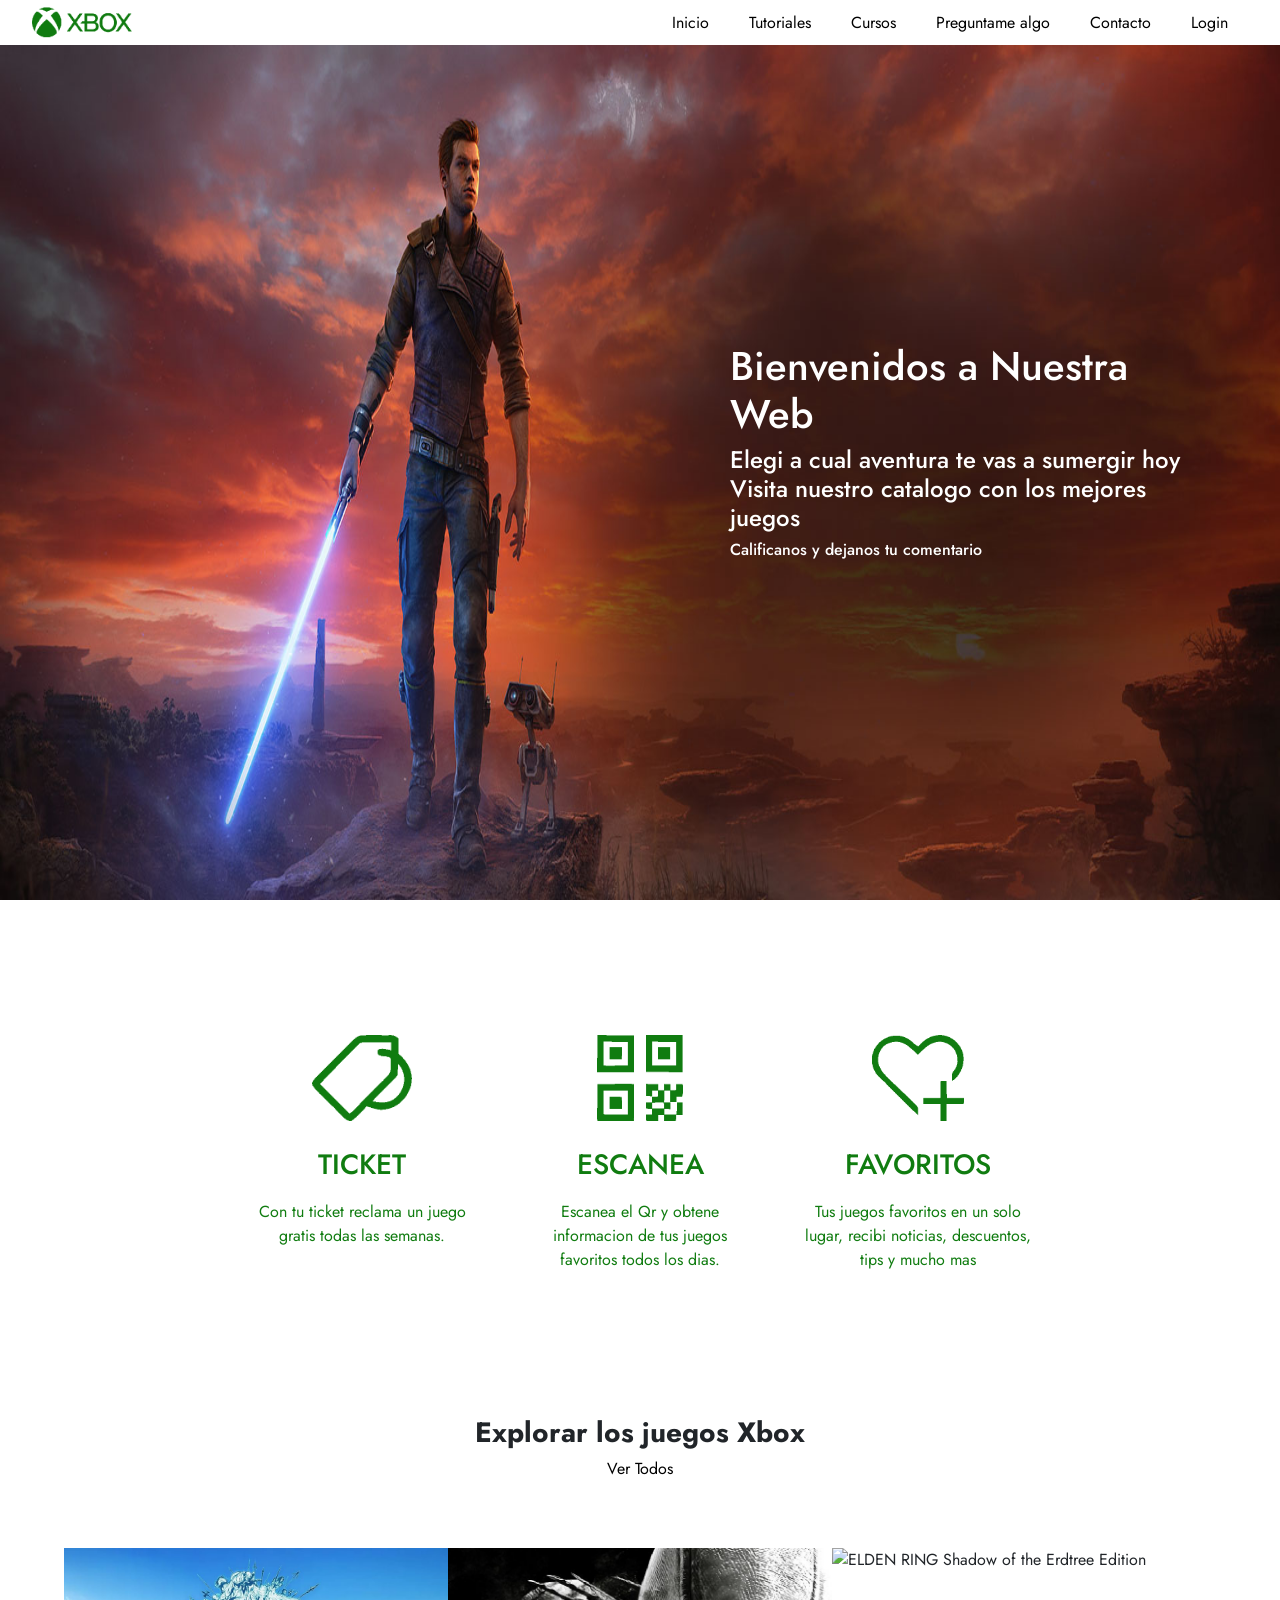
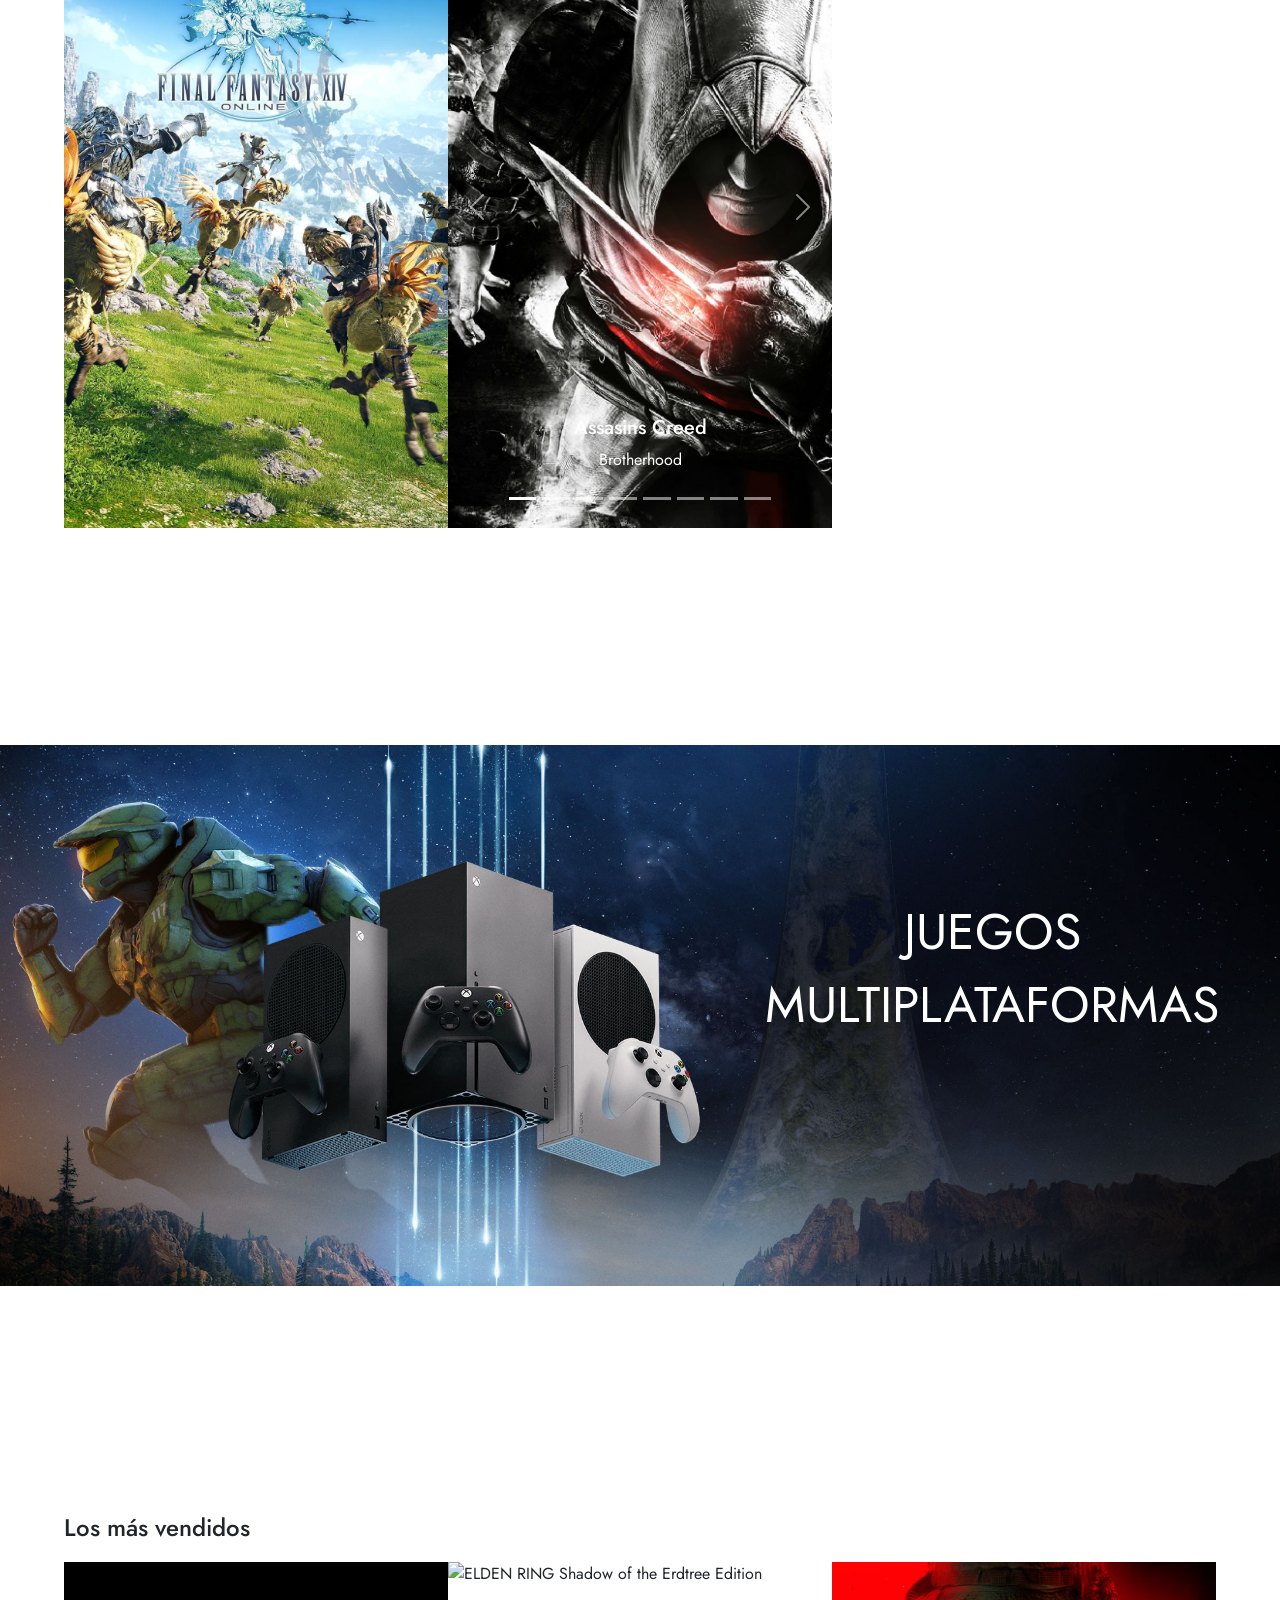
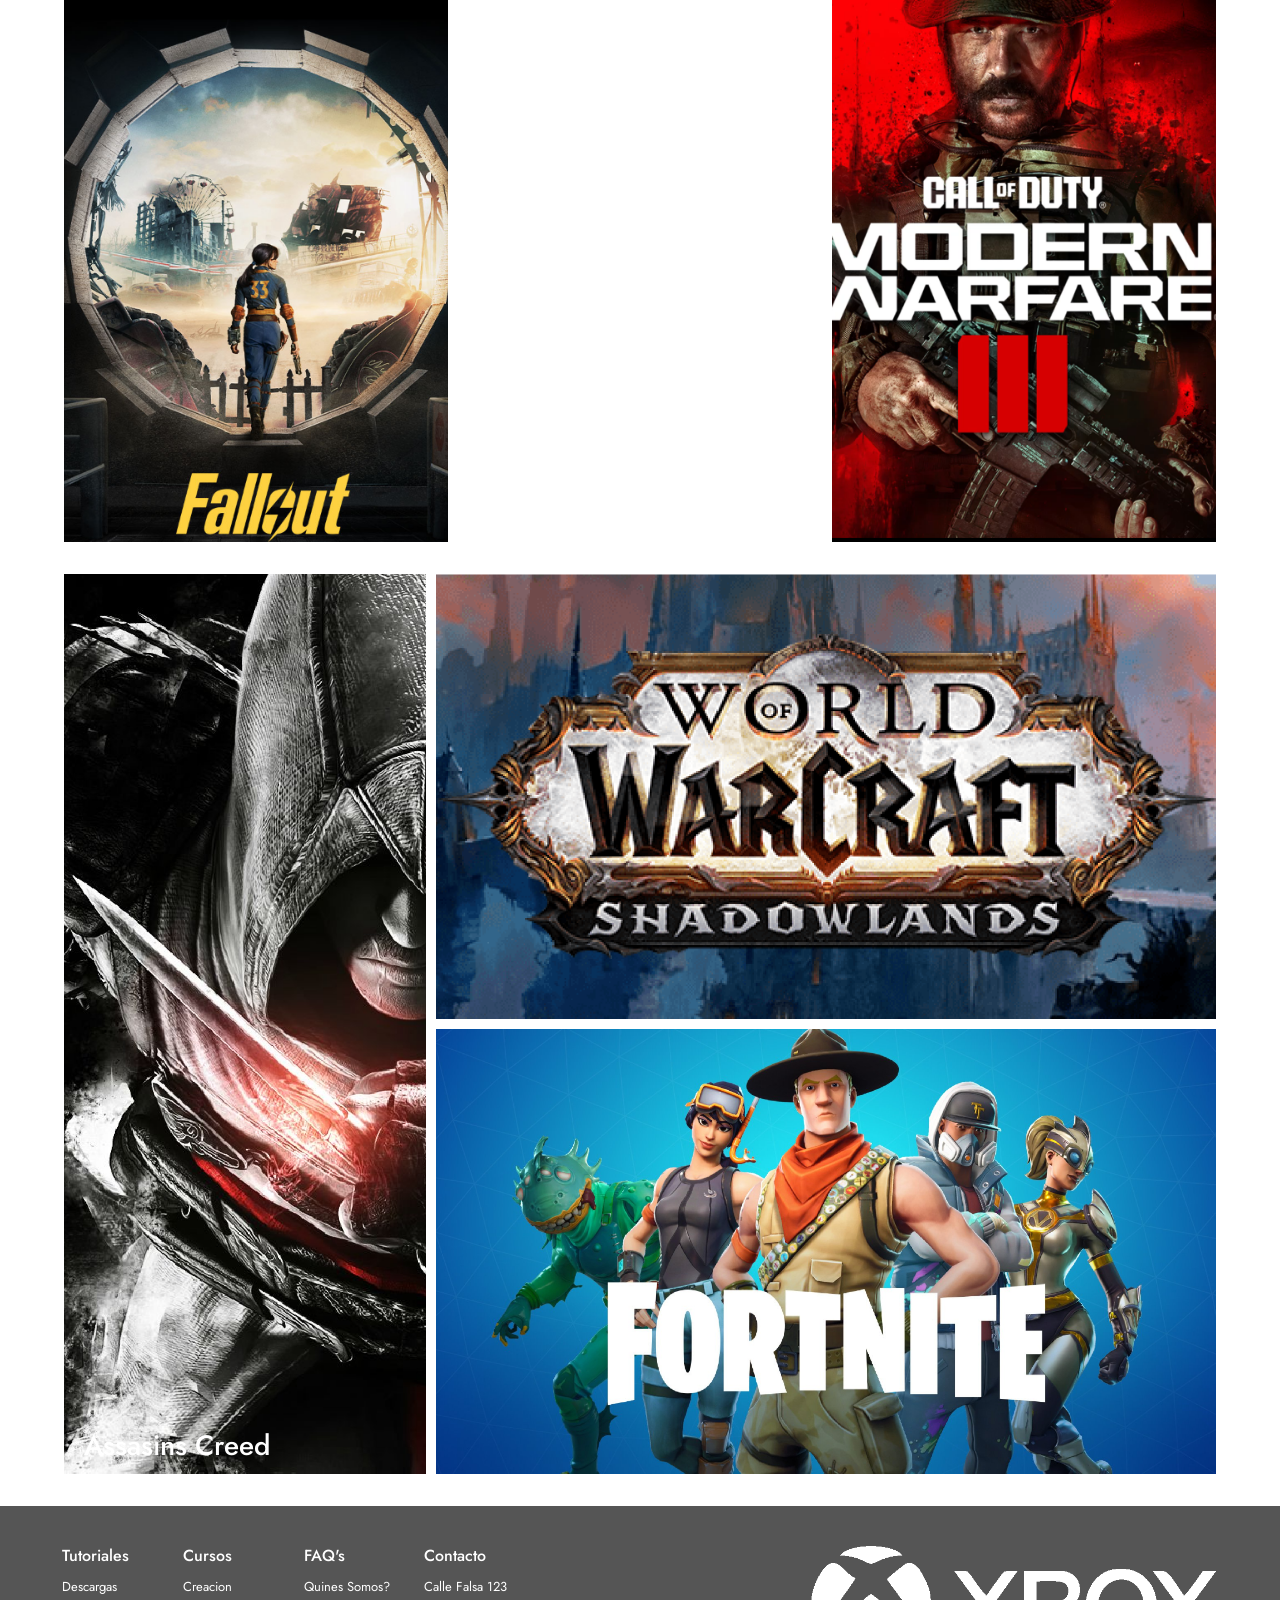
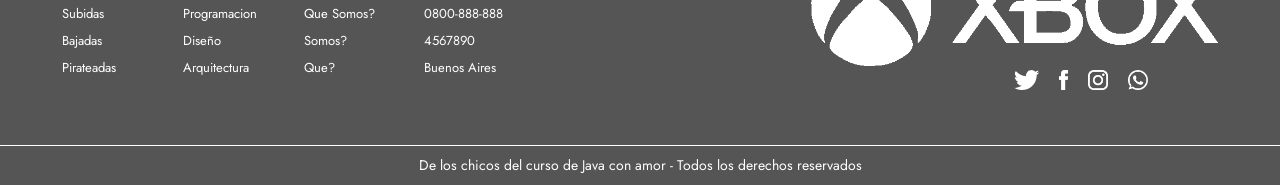
==== index.html @ d4207192 "Reordenamiento de archivos en el proyecto" ====
<!DOCTYPE html>
<html lang="es">
    <head>
        <meta charset="UTF-8" />
        <meta name="viewport" content="width=device-width, initial-scale=1.0" />
        <title>Xbox</title>
        <link rel="stylesheet" href="resources/styles/style.css" />
        <link href="https://cdn.jsdelivr.net/npm/bootstrap@5.1.3/dist/css/bootstrap.min.css" rel="stylesheet"
            integrity="sha384-1BmE4kWBq78iYhFldvKuhfTAU6auU8tT94WrHftjDbrCEXSU1oBoqyl2QvZ6jIW3" crossorigin="anonymous" />
            <link rel="preconnect" href="https://fonts.googleapis.com">
        <link rel="preconnect" href="https://fonts.gstatic.com" crossorigin>
        <link href="https://fonts.googleapis.com/css2?family=Jost:ital,wght@0,100..900;1,100..900&display=swap" rel="stylesheet">
        <link rel="icon" type="image/png" href="resources/assets/favicon.ico">
        <meta property="og:image" content="resources/assets/metalogo.png">
    </head>
    
<body>

    <header class="header">
        <div class="navBar desktopElement">
            <a href="#"><img src="resources/assets/logo.png" alt="Logo Xbox" id="logo-Xbox" style="width: 100px;"  ></a>
            <ul class="headerLinks">
                <li><a href="index.html">Inicio</a></li>
                <li><a href="index.html">Tutoriales</a></li>
                <li><a href="index.html">Cursos</a></li>
                <li><a href="index.html">Preguntame algo</a></li>
                <li><a href="index.html">Contacto</a></li>
                <li><a href="resources/pages/login.html">Login</a></li>

            </ul>                  
        </div>
        <div  class="navBarMobile mobileElement">
            <a href="#"><img src="resources/assets/logo.png" alt="Logo Xbox" id="logo-Xbox" style="width: 100px;"  ></a>
            <img id="menu" src="resources/assets/menu.png" alt="menu">
            <ul id="nav" class="headerLinksMobile">
                <li><a href="index.html">Inicio</a></li>
                <li><a href="index.html">Tutoriales</a></li>
                <li><a href="index.html">Cursos</a></li>
                <li><a href="index.html">Preguntame algo</a></li>
                <li><a href="index.html">Contacto</a></li>
                <li><a href="resources/pages/login.html">Login</a></li>
            </ul>                  
        </div>
        <div class="contenido">
                <img class="desktopElement"src="resources/assets/heroBanner.jpg"  alt="heroBanner" id="heroBanner1">   
                <img class="mobileElement" src="resources/assets/heroBanner2.png"  alt="heroBanner" id="heroBanner1">   
                
                 <div class="image-text">
                    <h1>Bienvenidos a Nuestra Web</h1>
                    <h4>
                        Elegi a cual aventura te vas a sumergir hoy <br>
                        Visita nuestro catalogo con los mejores juegos 
                    </h4>


                    <h6>Calificanos y dejanos tu comentario</h6>
                </div>
        </div>
         
        
     
     </header>

    <section class="botones">
        <article class="btn-container">
            <img class="btn" src="resources/assets/btn1.png" alt="boton 1" />
            <h3>Ticket</h3>
            <p>
                Con tu ticket reclama un juego gratis todas las semanas.
            </p>
        </article>
        <article class="btn-container">
            <img class="btn" src="resources/assets/btn2.png" alt="boton 2" />
            <h3>Escanea</h3>
            <p>
                Escanea el Qr y obtene informacion de tus juegos favoritos todos los dias.
            </p>
        </article>
        <article class="btn-container">
            <img class="btn" src="resources/assets/btn3.png" alt="boton 3" />
            <h3>Favoritos</h3>
            <p>
               Tus juegos favoritos en un solo lugar, recibi noticias, descuentos, tips y mucho mas
            </p>
        </article>
    </section>

    <div class="d-flex flex-row justify-content-center flex-fill">
        <div class="bloqueEtiqueta justify-content-center">
            <h3><b>Explorar los juegos Xbox</b></h3>
            <a href="https://www.xbox.com/">ver todos</a>
        </div>
    </div>
    <br />
    <div class="carouselContainer d-flex  justify-content-center flex-fill">
        <div id="carouselInventarioPrevio">
            <img src="resources/assets/finalFantasyXIV.png" class="imgCarousel d-block w-100" alt="Final Fantasy XIV"
                position="background" />
        </div>
        <div id="carouselInventario" class="carousel slide" data-bs-ride="carousel">
            <div class="carousel-indicators">
                <button type="button" data-bs-target="#carouselInventario" data-bs-slide-to="0" class="active"
                    aria-current="true" aria-label="Slide 1"></button>
                <button type="button" data-bs-target="#carouselInventario" data-bs-slide-to="1"
                    aria-label="Slide 2"></button>
                <button type="button" data-bs-target="#carouselInventario" data-bs-slide-to="2"
                    aria-label="Slide 3"></button>
                <button type="button" data-bs-target="#carouselInventario" data-bs-slide-to="3"
                    aria-label="Slide 4"></button>
                <button type="button" data-bs-target="#carouselInventario" data-bs-slide-to="4"
                    aria-label="Slide 5"></button>
                <button type="button" data-bs-target="#carouselInventario" data-bs-slide-to="5"
                    aria-label="Slide 6"></button>    
                <button type="button" data-bs-target="#carouselInventario" data-bs-slide-to="6"
                    aria-label="Slide 7"></button>
                <button type="button" data-bs-target="#carouselInventario" data-bs-slide-to="7"
                    aria-label="Slide 8"></button>
            </div>
            <div class="carousel-inner">
                <div class="carousel-item active">
                    <img src="resources/assets/gallery-img1.png" class="imgCarousel d-block w-100" alt="Assasins Creed Brotherhood" />
                    <div class="carousel-caption d-none d-md-block">
                        <h5>Assasins Creed</h5>
                        <p>Brotherhood</p>
                    </div>
                </div>
                <div class="carousel-item">
                    <img src="resources/assets/senuaSaga.png" class="imgCarousel d-block w-100" alt="HELLBLADE II" />
                    <div class="carousel-caption d-none d-md-block">
                        <p>SENUA´S SAGA</p>
                        <h5>HELLBLADE II</h5>
                    </div>
                </div>
                <div class="carousel-item">
                    <img src="resources/assets/starwarsJediSurvivor.png" class="imgCarousel d-block w-100" alt="STARW WARS - Jedi Survivor" />
                    <div class="carousel-caption d-none d-md-block">
                        <h5>EA</h5>
                        <p>STARW WARS - Jedi Survivor</p>
                    </div>
                </div>
                <div class="carousel-item">
                    <img src="resources/assets/halo5guardiansback.png" class="imgCarousel d-block w-100" alt="HALO 5 Guardians" />
                    <div class="carousel-caption d-none d-md-block">
                        <h5>HALO 5</h5>
                        <p>GUARDIANS</p>
                    </div>
                </div>
                <div class="carousel-item">
                    <img src="resources/assets/slider-img.png" class="imgCarousel d-block w-100" alt="GOONS LEYENDS & MAYHEM" />
                    <div class="carousel-caption d-none d-md-block">
                        <h5>GOONS</h5>
                        <p>LEYENDS & MAYHEM</p>
                    </div>
                </div>
                <div class="carousel-item">
                    <img src="resources/assets/eldenRing.png" class="imgCarousel d-block w-100" alt="ELDEN RING Shadow of the Erdtree Edition" />
                    <div class="carousel-caption d-none d-md-block">
                        <h5>ELDEN RING</h5>
                        <p>Shadow of the Erdtree Edition</p>
                    </div>
                </div>
                <div class="carousel-item">
                    <img src="resources/assets/finalFantasyXIV.png" class="imgCarousel d-block w-100" alt="Final Fantasy XIV" />
                    <div class="carousel-caption d-none d-md-block">
                        <h5>Final Fantasy XIV</h5>
                        <p>The Completed Edition</p>
                    </div>
                </div>
                <div class="carousel-item">
                    <img src="resources/assets/worldOfWarcraft.png" class="imgCarousel d-block w-100" alt="World Of Warcraft Shadowlands" />
                    <div class="carousel-caption d-none d-md-block">
                        <h5>World Of Warcraft</h5>
                        <p>Shadowlands</p>
                    </div>
                </div>
            </div>
            <button class="carousel-control-prev" type="button" data-bs-target="#carouselInventario"
                data-bs-slide="prev">
                <span class="carousel-control-prev-icon" aria-hidden="true"></span>
                <span class="visually-hidden">Previous</span>
            </button>
            <button class="carousel-control-next" type="button" data-bs-target="#carouselInventario"
                data-bs-slide="next">
                <span class="carousel-control-next-icon" aria-hidden="true"></span>
                <span class="visually-hidden">Next</span>
            </button>
        </div>
        <div id="carouselInventarioPosterior">
            <img src="resources/assets/eldenRing.png" class="imgCarousel d-block w-100" alt="ELDEN RING Shadow of the Erdtree Edition" />
        </div>
    </div>
    <br />
    <div id="banner" class="align-content-center">
        <p>JUEGOS MULTIPLATAFORMAS</p>
    </div>
    <br />
    <div id="etiquetaVentas">
        <h4>Los más vendidos</h4>
    </div>
    <div class="carouselContainer d-flex justify-content-center flex-fill">
        <div id="carouselVentasPrevio">
            <img src="resources/assets/fallout.png" class="imgCarousel d-block w-100" alt="Fallout" position="background" />
        </div>
        <div id="carouselVentas" class="carousel slide" data-bs-ride="carousel">
            <div class="carousel-indicators">
                <button type="button" data-bs-target="#carouselVentas" data-bs-slide-to="0" class="active"
                    aria-current="true" aria-label="Slide 1"></button>
                <button type="button" data-bs-target="#carouselVentas" data-bs-slide-to="1"
                    aria-label="Slide 2"></button>
                <button type="button" data-bs-target="#carouselVentas" data-bs-slide-to="2"
                    aria-label="Slide 3"></button>
                <button type="button" data-bs-target="#carouselVentas" data-bs-slide-to="3"
                    aria-label="Slide 4"></button>
                <button type="button" data-bs-target="#carouselVentas" data-bs-slide-to="4"
                    aria-label="Slide 5"></button>
            </div>
            <div class="carousel-inner">
                <div class="carousel-item active">
                    <img src="resources/assets/eldenRing.png" class="imgCarousel d-block w-100" alt="ELDEN RING Shadow of the Erdtree Edition" />
                    <div class="carousel-caption d-none d-md-block">
                        <h5>ELDEN RING</h5>
                        <p>Shadow of the Erdtree Edition</p>
                    </div>
                </div>
                <div class="carousel-item">
                    <img src="resources/assets/starwarsJediSurvivor.png" class="imgCarousel d-block w-100" alt="STARW WARS - Jedi Survivor" />
                    <div class="carousel-caption d-none d-md-block">
                        <h5>EA</h5>
                        <p>STARW WARS - Jedi Survivor</p>
                    </div>
                </div>
                <div class="carousel-item">
                    <img src="resources/assets/finalFantasyXIV.png" class="imgCarousel d-block w-100" alt="Final Fantasy XIV" />
                    <div class="carousel-caption d-none d-md-block">
                        <h5>Final Fantasy XIV</h5>
                        <p>The Completed Edition</p>
                    </div>
                </div>
                <div class="carousel-item">
                    <img src="resources/assets/worldOfWarcraft.png" class="imgCarousel d-block w-100" alt="World Of Warcraft Shadowlands" />
                    <div class="carousel-caption d-none d-md-block">
                        <h5>World Of Warcraft</h5>
                        <p>Shadowlands</p>
                    </div>
                </div>
                <div class="carousel-item">
                    <img src="resources/assets/gallery-img1.png" class="imgCarousel d-block w-100" alt="Assasins Creed Brotherhood" />
                    <div class="carousel-caption d-none d-md-block">
                        <h5>Assasins Creed</h5>
                        <p>Brotherhood</p>
                    </div>
                </div>
            </div>
            <button class="carousel-control-prev" type="button" data-bs-target="#carouselVentas" data-bs-slide="prev">
                <span class="carousel-control-prev-icon" aria-hidden="true"></span>
                <span class="visually-hidden">Previous</span>
            </button>
            <button class="carousel-control-next" type="button" data-bs-target="#carouselVentas" data-bs-slide="next">
                <span class="carousel-control-next-icon" aria-hidden="true"></span>
                <span class="visually-hidden">Next</span>
            </button>
        </div>
        <div id="carouselVentasPosterior">
            <img src="resources/assets/callOfDuty.png" class="imgCarousel d-block w-100" alt="Call Of Duty" />
        </div>
    </div>

<section class="gallery-container">
    <div class="gallery-left">
        <article class="games">
            <img src="resources/assets/gallery-img1.png" alt="" />
            <div class="game-description">
                <h3>Assasins Creed</h3>
                <p>
                    Encarna al famoso Ezio Auditore da Firenze. Aprende los secretos de los Asesinos y persigue la venganza por la traición de tu familia. Viaja a través de la Italia renacentista del siglo XV y de Roma, su ciudad más emblemática, hasta la Constantinopla del siglo XVI.
                </p>
            </div>
        </article>
    </div>
    <div class="gallery-right">
        <article class="games">
            <img src="resources/assets/gallery-img2.png" alt="" />
            <div class="game-description">
                <h3>Warcraft</h3>
                <p>
                    Prepárate para descender bajo la superficie de Azeroth y explorar mundos subterráneos llenos de maravillas ocultas, gánate la confianza de la nueva raza aliada de los terráneos y enfréntate al mal antiguo que acecha en la oscuridad.
                </p>
            </div>
        </article>
        <article class="games">
            <img src="resources/assets/gallery-img3.png" alt="" />
            <div class="game-description">
                <h3>Fornite</h3>
                <p>
                    Fortnite es un mundo de experiencias múltiples. Dejaos caer en la isla y competid hasta ser los últimos jugadores (o equipos) que queden en pie. Cread una isla personalizada con vuestras propias reglas. Quedad con vuestros amigos en una isla creada por una de vuestras amistades. O eliminad hordas de monstruos con otros jugadores para salvar el mundo.
                </p>
            </div>
        </article>
    </div>
</section>

<footer class="footer">
    <div class="footerBox">
        <div class="groupsContainer">
            <div class="group">
                <h3>Tutoriales</h3>
                <ul>
                    <li><a href="#">Descargas</a></li>
                    <li><a href="#">Subidas</a></li>
                    <li><a href="#">Bajadas</a></li>
                    <li><a href="#">Pirateadas</a></li>
    
                </ul>
            </div>
            <div class="group">
                <h3>Cursos</h3>
                <ul>
                    <li><a href="#">Creacion</a></li>
                    <li><a href="#">Programacion</a></li>
                    <li><a href="#">Diseño</a></li>
                    <li><a href="#">Arquitectura</a></li>
    
                </ul>
            </div>
            <div class="group">
                <h3>FAQ's</h3>
                <ul>
                    <li><a href="#">Quines Somos?</a></li>
                    <li><a href="#">Que Somos?</a></li>
                    <li><a href="#">Somos?</a></li>
                    <li><a href="#">Que?</a></li>
    
                </ul>
            </div>
            <div class="group">
                <h3>Contacto</h3>
                <ul>
                    <li><a href="#">Calle Falsa 123</a></li>
                    <li><a href="#">0800-888-888</a></li>
                    <li><a href="#">4567890</a></li>
                    <li><a href="#">Buenos Aires</a></li>
    
                </ul>
            </div>
            
        </div>
        <div class="logoFooter">
            <a href="#" class="logolink"><img src="resources/assets/logo-white.png" alt="Logo"></a>
            <div class="socialMedia">
                <a href="#"><img src="resources/assets/tw.png" alt=""></a>    
                <a href="#"><img src="resources/assets/fb.png" alt=""></a>              
                <a href="#"><img src="resources/assets/ig.png" alt=""></a>              
                <a href="#"><img src="resources/assets/wp.png" alt=""></a>              
            </div>
        </div>
    </div>
    <div class="footerLabel">
        <p>De los chicos del curso de Java con amor - Todos los derechos reservados</p>
    </div>
</footer>



</body>
<script src="resources/js/index.js"></script>
<script src="https://cdn.jsdelivr.net/npm/@popperjs/core@2.10.2/dist/umd/popper.min.js"
        integrity="sha384-7+zCNj/IqJ95wo16oMtfsKbZ9ccEh31eOz1HGyDuCQ6wgnyJNSYdrPa03rtR1zdB"
        crossorigin="anonymous"></script>
    <script src="https://cdn.jsdelivr.net/npm/bootstrap@5.1.3/dist/js/bootstrap.min.js"
        integrity="sha384-QJHtvGhmr9XOIpI6YVutG+2QOK9T+ZnN4kzFN1RtK3zEFEIsxhlmWl5/YESvpZ13"
        crossorigin="anonymous"></script>
</html>
---- resources/styles/style.css ----
@import url('https://fonts.googleapis.com/css2?family=Jost:ital,wght@0,100..900;1,100..900&display=swap');

*{
    margin: 0;
    padding: 0;
    box-sizing: border-box;
    font-family: "Jost";

}
body{
    text-decoration: none;
    list-style: none;
}
h1 {
  display:inline-block;
  
}
.header{
  display: flex;
  flex-direction: column;
}
.navBar{
  width: 95%;
  margin: 0 auto;
  display: grid;
  grid-template-columns: 100px 1fr;
  align-items: center;
  justify-content: center;
  height: 45px;
}
.headerLinks {
  display: flex;
  justify-content: end;
  align-items: center;
  margin: 0px;
  padding: 0;
  height: 100%;
}
.headerLinks li{
  list-style: none;
  height: 100%;
  display: flex;
  align-items: center;
}
.headerLinks li a{
  text-decoration: none;
  color: black;
  height: 100%;
  display: flex;
  align-items: center;
  padding: 10px 20px;
}
.headerLinks li a:hover{
  background-color: #107c10;
  color: white;
}
.contenido {
  display: flex;
  flex-direction: column;
  height: calc(100vh - 45px);
}
.contenido img {
	height:100%;
}
.image-contenido {
  position: relative;
}
.image-text {
  position: absolute;
  top: 38%;
  right: 4rem;
  width: 38%;
  color: white;
  z-index: 1;
  font-weight: lighter;
}
.posicionamiento {
  position: absolute;
  right: 10%;
}
.relative {
  position: relative;
}

.wrapper {
  width: 80%;
  margin: auto;
  overflow:hidden;
}
.botones{
    width: 100%;
    display: grid;
    grid-template-columns: repeat(3, 230px);
    justify-content: center;
    margin: 8rem auto;
    gap: 3rem;
    text-align: center;
}
.btn-container{
    display: flex;
    flex-direction: column;
    align-items: center;
    gap: 10px;
    color: #107c10;
}
.btn-container .btn{
    height: 100px;
}
.btn-container:hover .btn{
    animation: ring 20s linear infinite;
}
.btn-container h3{
    text-transform: uppercase;
    margin-top: 10px;
}

.gallery-container{
    width: 90vw;
    height: 100vh;
    margin: 2rem auto;
    display: flex;
    gap: 10px;
}
.gallery-container img{
    width: 100%;
    height: 100%;
}
.gallery-left{
    width: 100%;

}
.gallery-right{

    display: flex;
    flex-direction: column;
    gap: 10px;

}
.gallery-right img{
    width: 100%;
    height: 100%;

}
.games{
    position: relative;
    overflow: hidden;
    height: 100%;
}
.games img{
	object-fit:cover
}
.games:hover .game-description{
    bottom: 0px;
    height: 200px;
    background-image: linear-gradient(
      rgba(0, 0, 0, 0.0) 0%,
      rgb(0, 0, 0) 100%
    );
}
.game-description{
    width: 100%;
    position: absolute;
    bottom: -200px;
    left: 0px;
    color: #fff;
    transition: .3s all ease-in;
    display: flex;
    flex-direction: column;
    justify-content: end;
    padding: 20px;
}
.carouselContainer{
    width: 90vw;
    margin: 0 auto;
}
.item1 { grid-area: header; }
.item2 { grid-area: menu; }
.item3 { grid-area: main; }
.item4 { grid-area: right; }
.item5 { grid-area: footer; }



.grid-container {
  display: grid;
  grid-template-areas:
    'header'
    'main'
    'footer';
  gap: 5px;
  background-color: #DDD;
  padding: 2px;
}

.grid-container > div {
  background-color: rgba(255, 255, 255, 0.521);
  text-align: center;
  padding: 2 0;
  font-size: 20px;
}
.carousel-indicators{
	bottom:-60px !important;
}
.carousel-inner img {
  width: 34vw;
  height: 100%;
}

.bloqueDecorativo {
  width: 33vw;
  height: 15vh;
}

.bloqueEtiqueta {
  display: block;
  width: 44vw;
  height: 12vh;
  text-align: center;
}
.bloqueEtiqueta a{
    text-transform: capitalize;
    text-decoration: none;
    color: black;
}
.bloqueEtiqueta a:hover{
    text-decoration: underline;
    color: black;
}
.amarillo {
  background-color: rgb(238, 255, 0);
}

.blanco {
  background-color: rgb(255, 2555, 255);
}

.imgCarousel {height: 580px !important;object-fit: cover;}

#carouselInventario,#carouselVentas {
  width: 33vw;
  height: 518px;
}

#carouselInventarioPrevio,#carouselVentasPrevio {
  width: 33vw;
}

#carouselInventarioPosterior,#carouselVentasPosterior {
  width: 33vw;
}
#etiquetaVentas{
    width: 90vw;
    margin: 10px auto 20px;
}
#banner {
	position:relative;
	margin: 2rem 0;
	font: 50px sans-serif;
	color:white;
	height: 96vh;
	text-align: center;
	background-image: url('../assets/banner.jpg');
	background-size: contain;
	background-position: center;
	background-repeat: no-repeat;
}
#banner p{
	width: 45%;
	position:absolute;
	top: 36%;
	right: 0rem;
}
.footer{
  width: 100%;
  height: auto;
  background-color: #555555;
  color: white;
}
.footerBox{
  width: 95%;
  padding: 40px 30px 50px;
  margin: auto;
  display: grid;
  grid-template-columns: 6fr  1fr;
  gap: 1rem;
}
.groupsContainer{
  display: flex;
  gap: 20px;
}
.group{
  width: calc(55% / 4);
}
.group ul {
  padding: 0;
}
.group ul li{
  list-style: none;
  margin: 3px 0;
}
.group ul li a{
  text-decoration: none;
  color: white;
}
.group ul li a:hover{
  text-decoration: underline;
  text-underline-offset: 2px;
}
.group h3{
  font-size: 16px;
}
.group ul li a{
  font-size: 13px;
  margin: 20px 0;
}
.footerLabel{
  width: 100%;
  text-align: center;
  display: flex;
  align-items: center;
  justify-content: center;
  border-top: 1px solid white;
  height: 40px;
}
.logolink img{
  height: 120px;
}
.socialMedia{
  width: 70%;
  margin: 0 auto;
  margin-left: 8rem;
  display: flex;
  gap: 20px;
  align-items: center;
  justify-content: center;
}
.socialMedia a { 
  height: 20px;
}
.socialMedia a img{ 
  width: 100%;
  height: 100%;

}
.footerLabel p{
 margin: 0;
 font-size: 14px;
 font-weight: 400;
}
.mobileElement{
  display: none;
}
@keyframes ring {

	0% {
		transform: rotate(0deg);
	}

	1.5% {
		transform: rotate(30deg);
	}

	2.5% {
		transform: rotate(-25deg);
	}

	3.75% {
		transform: rotate(20deg);
	}

	5.15% {
		transform: rotate(-10deg);
	}

	6.65% {
		transform: rotate(5deg);
	}

	8.0% {
		transform: rotate(-2deg);
	}

	10.0% {
		transform: rotate(0deg);
	}

	100% {
		transform: rotate(0deg);
	}

}
@media screen and (max-width: 768px) {
  .mobileElement{
    display: block;
  }
  .desktopElement{
    display: none;
  }
  .headerLinksMobile{
    display: block;
  }
  .headerLinksMobile{
    top: 55px;
    left: -120%;
    width: 100vw;
    position: absolute;
    z-index: 20;
    height: 100vh;
    background: white;
    padding: 0px;
    display: flex;
    flex-direction: column;
    overflow: hidden;
    transition: .3s all ease-in;
  }
  .headerLinksMobile li{
    list-style: none;
    border-top: 1px solid #cacaca;
    display: flex;
    align-items: center;
    justify-content: center;
    
  }
  .headerLinksMobile li a{
    color: black;
    text-decoration: none;
    font-size: 20px;
    padding: 30px 0;
    width: 100%;
    text-align: center;
  }
  .headerLinksMobile li a:hover{
    background-color: #107c10;
    color: white;
  }
  #menu{
    height: 20px;
  }
#banner{background-size: cover;height: 74vh;background-position: left;}
  .no-scroll {
    overflow: hidden;
}
  .navBarMobile{
    width: 90%;
    margin: 0 auto;
    display: flex;
    justify-content: space-between;
    align-items: center;
    height: 55px;
    position: relative;
  }
  .menuMobileActive {
    display: flex;
    left: -20px;
}
  .image-text{
    width: 85%;
    top: 22%;
    left: 0;
    right: 0;
    margin: auto;
    text-align: center;
    text-shadow: 4px 4px 12px black;
  }
  .botones{
    grid-template-columns: 1fr;
    width: 70%;
  }
  .bloqueEtiqueta {
    width: 90vw;
  }
  .carouselContainer{
    flex-direction: column !important;
  }
  #carouselInventarioPrevio,
  #carouselVentasPrevio,
  #carouselInventarioPosterior,
  #carouselVentasPosterior,
  #carouselInventario,
  #carouselVentas,
  .carouselContainer  {
    height: auto;
    width: 100vw;
  }
  .carousel-caption,
  .carousel-indicators{
    bottom: 0px !important;
  }
  #banner p{
    position: absolute;
    width: 73%;
    height: auto;
    right: 0;
    left: 0;
    top: unset;
    bottom: 65px;
    text-align: center;
    margin: 0 auto;
    font-size: 28px;
    font-weight: 600;
  }
  .gallery-container{
    flex-direction: column;
    height: auto;
  }
  .game-description{
    display: none;
  }
  .groupsContainer{
    flex-direction: column;
  }
	.group {
		border-top:1px solid 
	}
	.group:first-child {
		border-top:none;
		padding-top: 0px;
	}
	.group h3 {
    font-size: 20px;
}
	.group ul li a{
    font-size: 14px;
}
  .group{
    padding-top: 30px;
    width: 100%;
    display: flex;
    flex-direction: column;
    justify-content: center;
    align-items: center;
  }
  .footerBox{
    grid-template-columns: 1fr;
    width: 100%;
    padding: 40px 0 50px;
  }
  .logolink img{
    height: 80px;
  }
  .logoFooter{
    width: 100%;
    display: flex;
    flex-direction: column;
    justify-content: center;
    align-items: center;
  }
  .socialMedia{
    width: 50%;
    margin:0;
    margin-top: 20px;
  }
  .footerLabel p {
    font-size: 12px;
  }
	.group ul {
    padding: 0;
    display: flex;
    flex-direction: column;
    align-items: center;
}
}
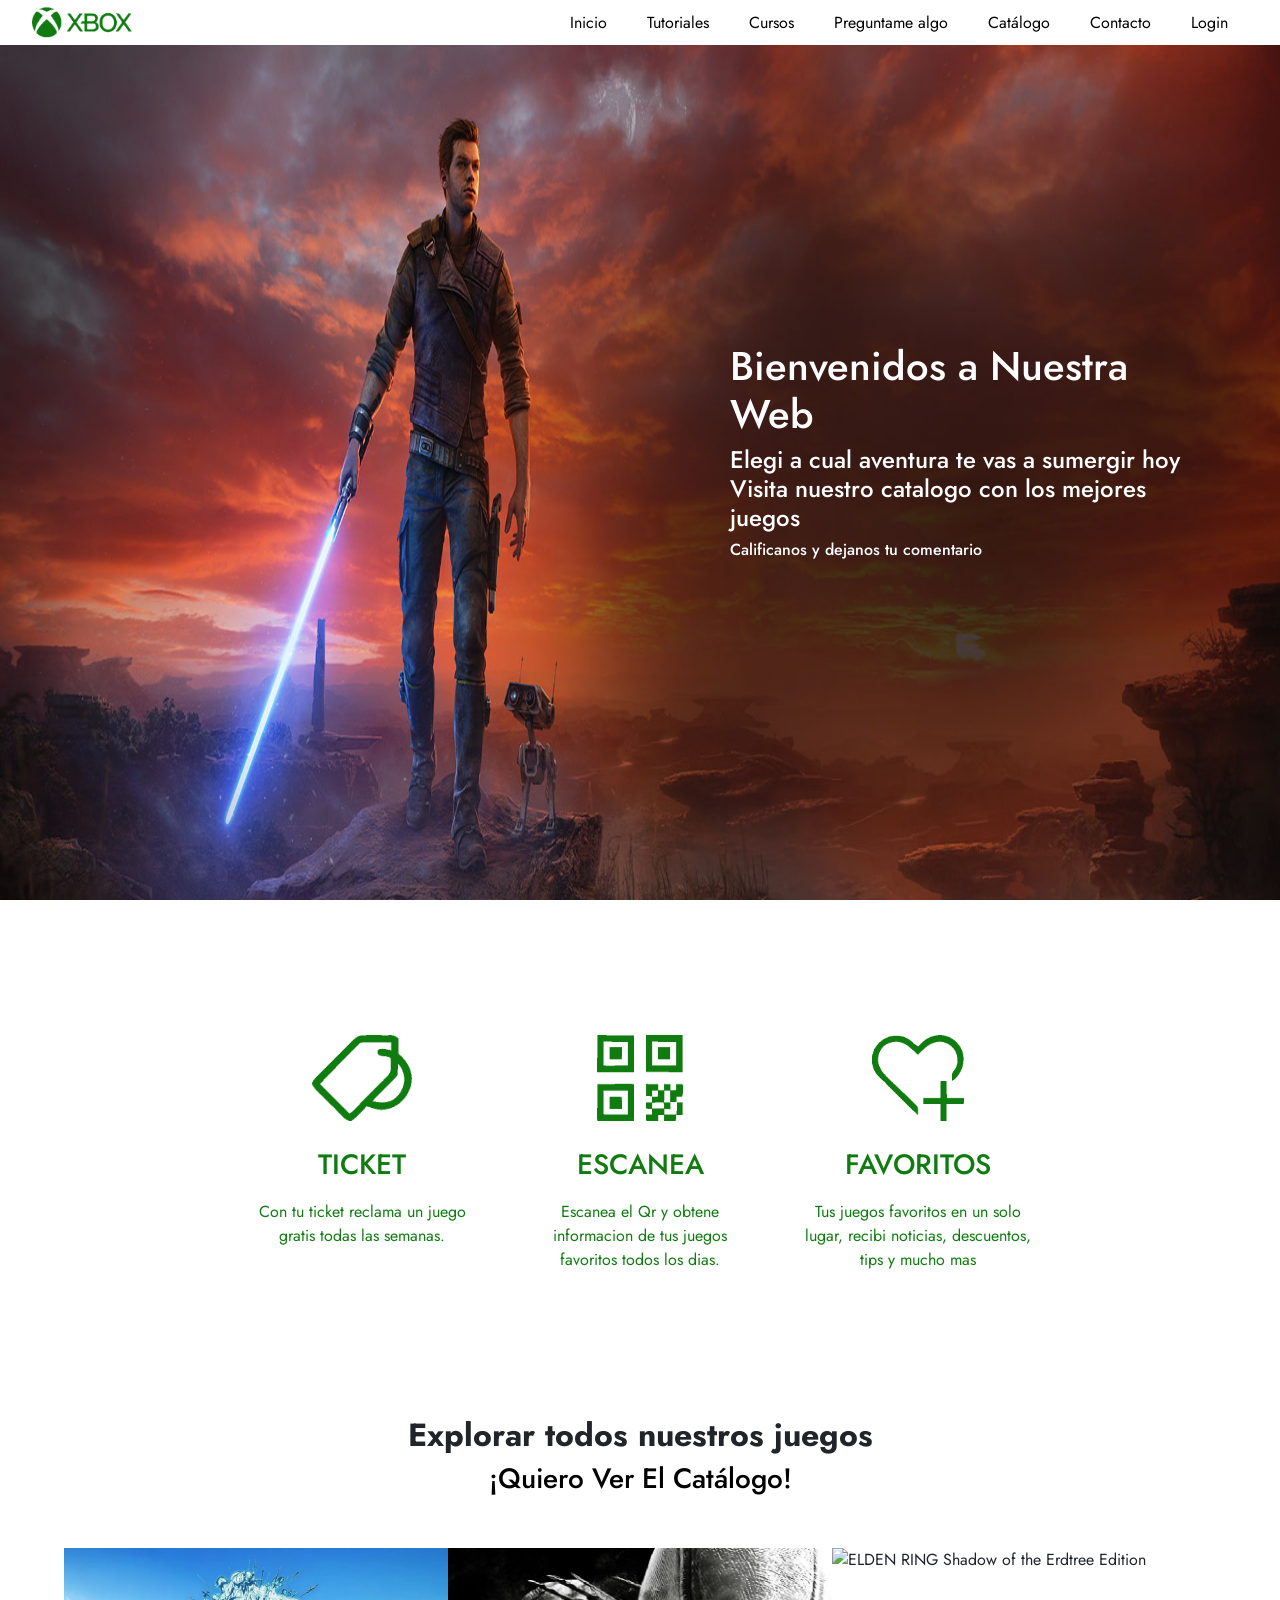
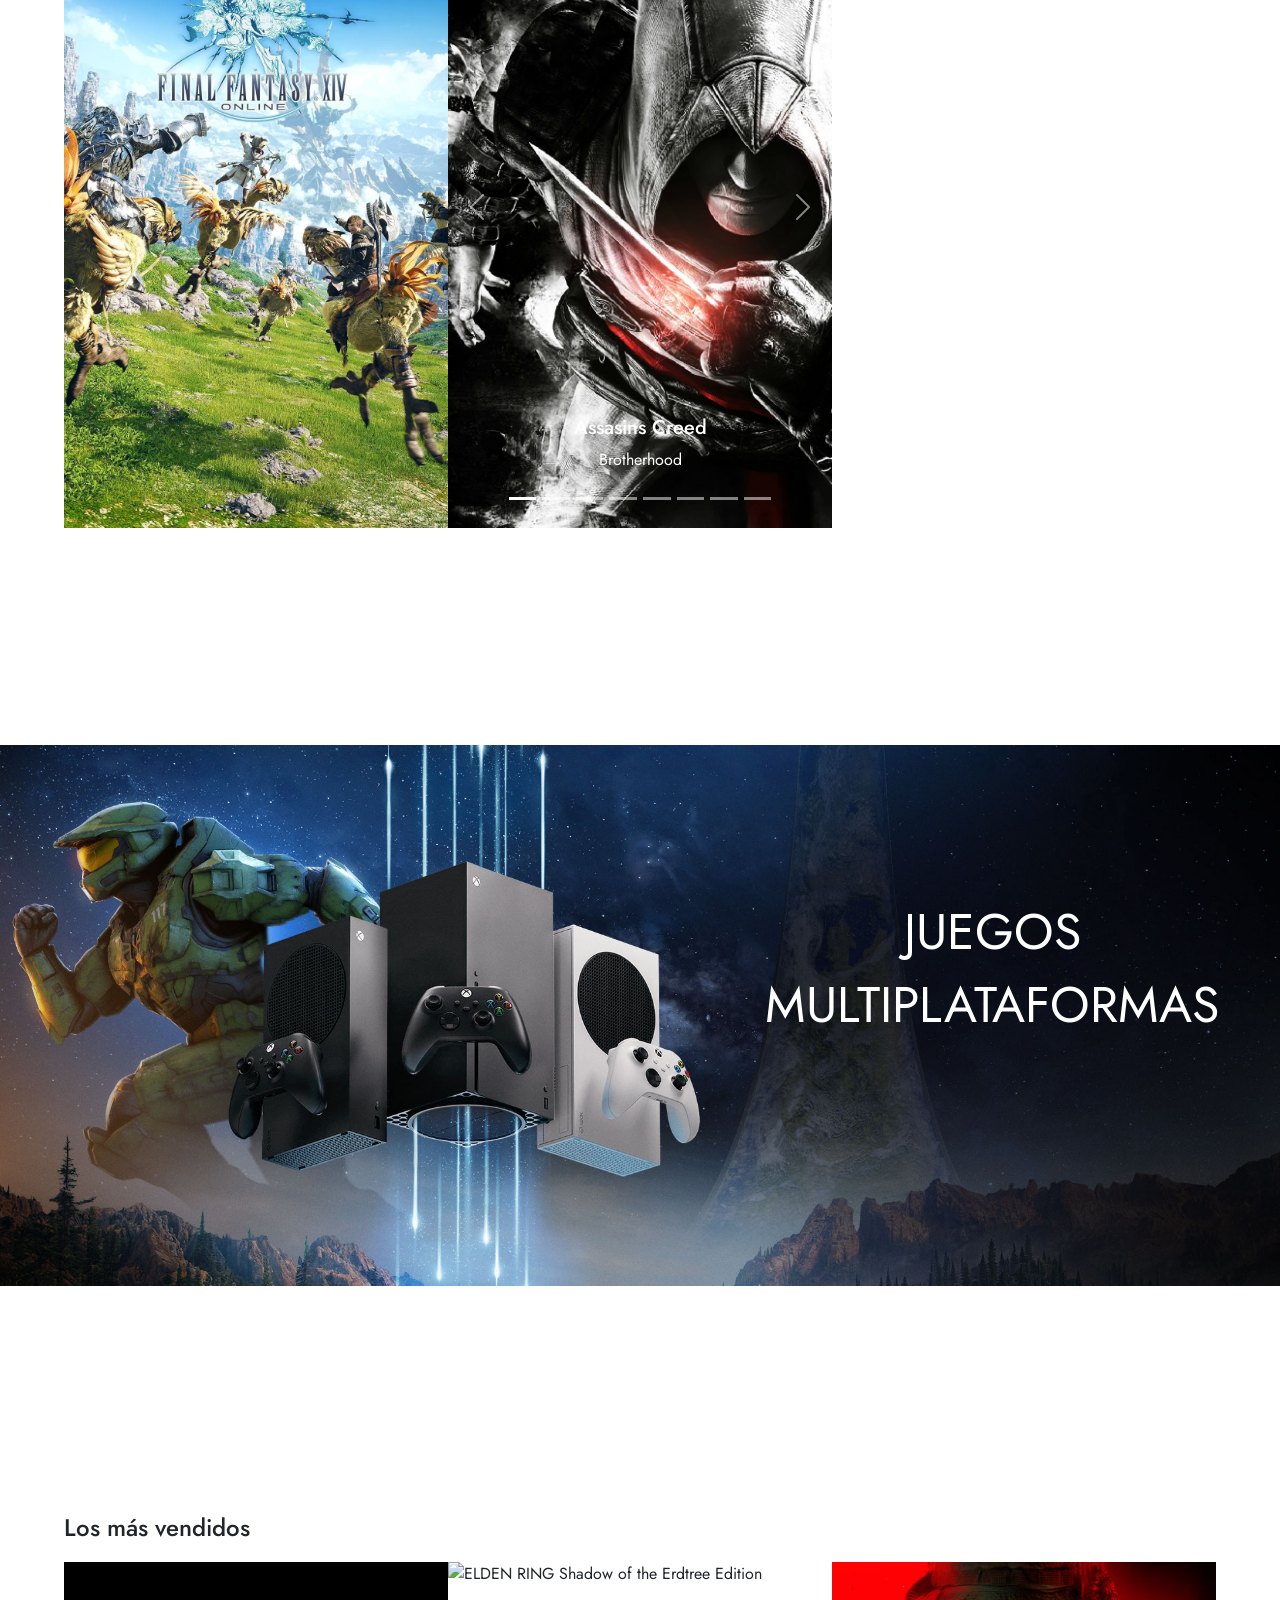
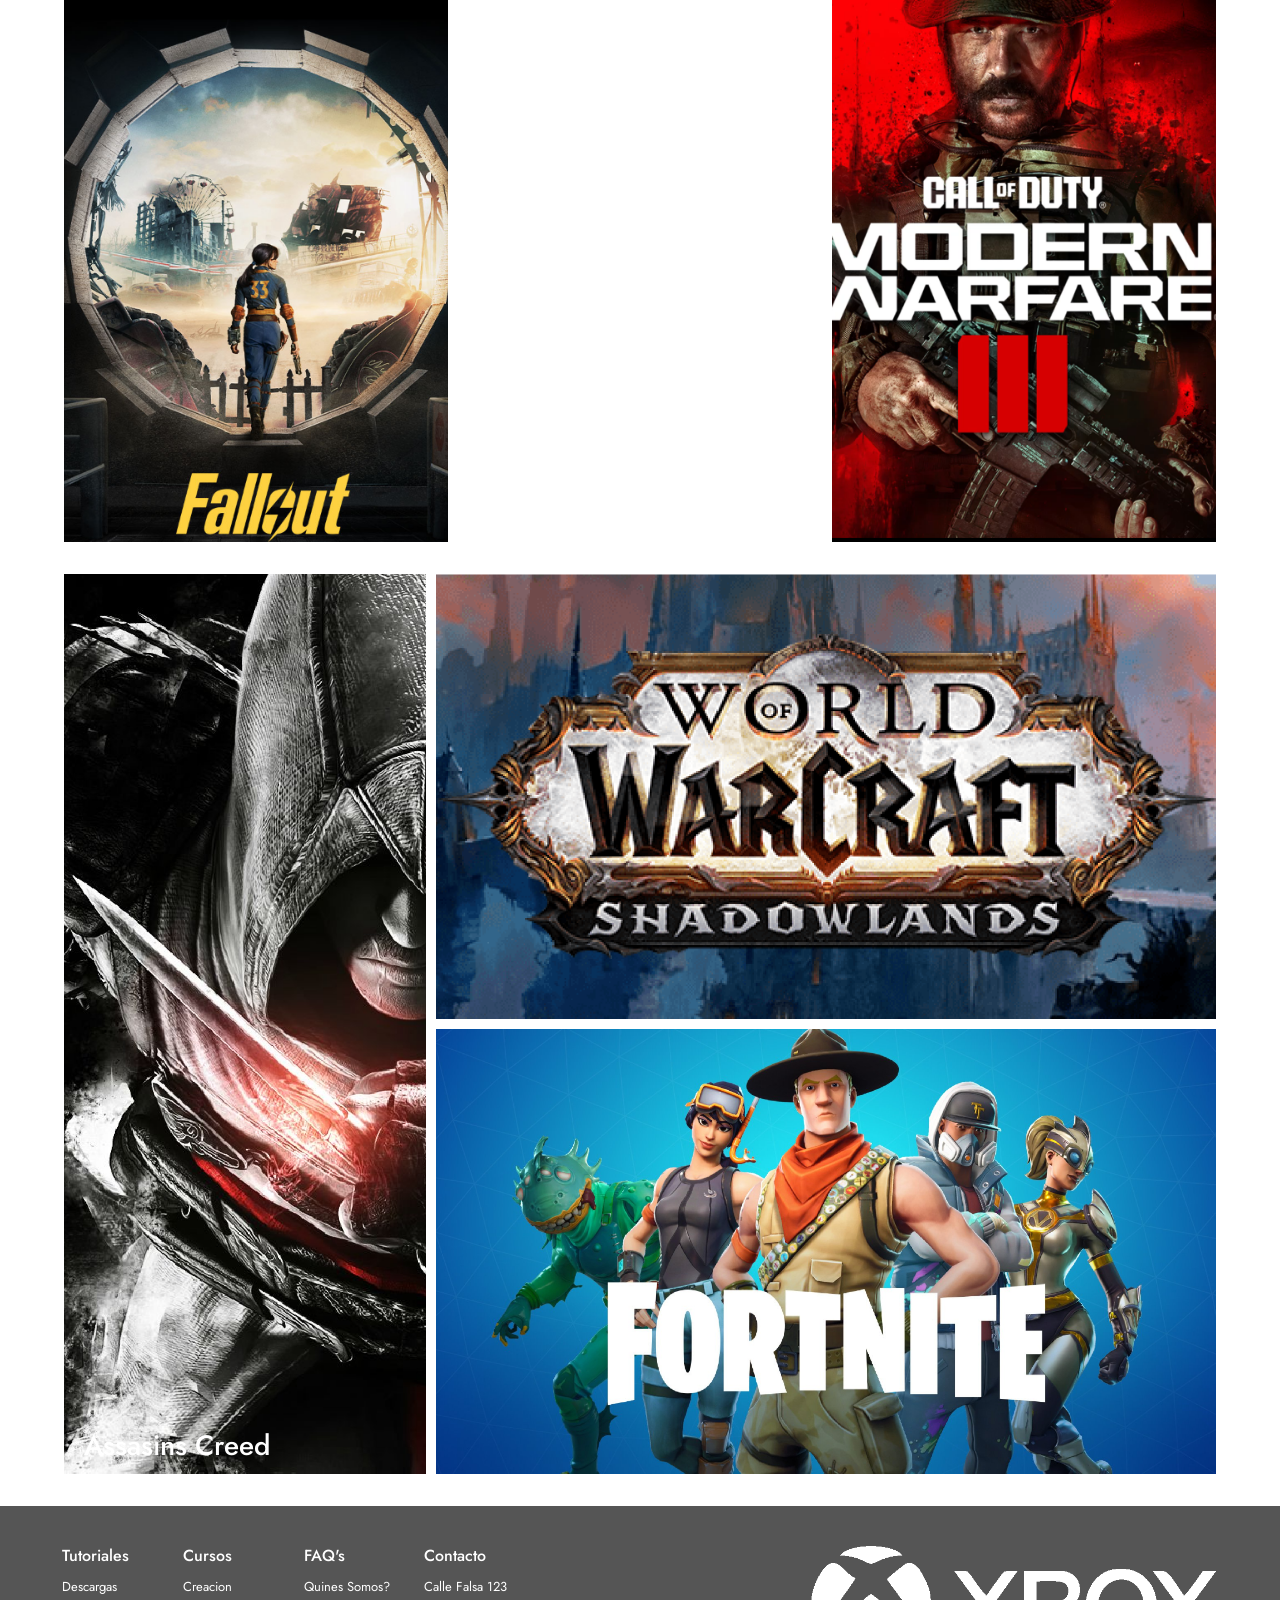
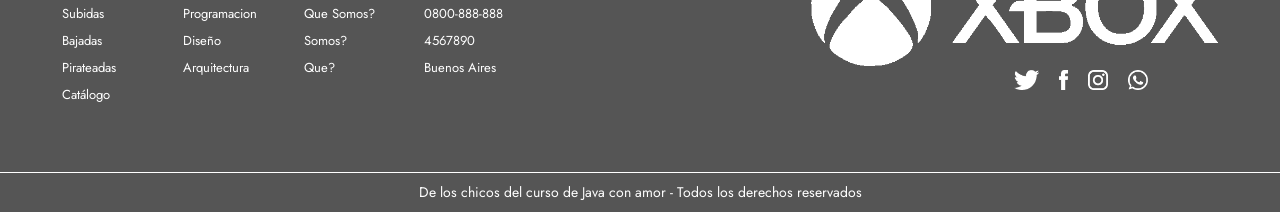
==== commit c62ed32b: "creacion del catalogo y agregado de contenido y json de ingesta de datos" ====
--- a/index.html
+++ b/index.html
@@ -24,6 +24,7 @@
                 <li><a href="index.html">Tutoriales</a></li>
                 <li><a href="index.html">Cursos</a></li>
                 <li><a href="index.html">Preguntame algo</a></li>
+                <li><a href="resources/pages/catalogo.html">Catálogo</a></li>
                 <li><a href="index.html">Contacto</a></li>
                 <li><a href="resources/pages/login.html">Login</a></li>
 
@@ -37,6 +38,7 @@
                 <li><a href="index.html">Tutoriales</a></li>
                 <li><a href="index.html">Cursos</a></li>
                 <li><a href="index.html">Preguntame algo</a></li>
+                <li><a href="resources/pages/catalogo.html">Catálogo</a></li>
                 <li><a href="index.html">Contacto</a></li>
                 <li><a href="resources/pages/login.html">Login</a></li>
             </ul>                  
@@ -87,8 +89,8 @@
 
     <div class="d-flex flex-row justify-content-center flex-fill">
         <div class="bloqueEtiqueta justify-content-center">
-            <h3><b>Explorar los juegos Xbox</b></h3>
-            <a href="https://www.xbox.com/">ver todos</a>
+            <h2><b>Explorar todos nuestros juegos</b></h2>
+            <h3><a href="./resources/pages/catalogo.html">¡Quiero ver el Catálogo!</a></h3>
         </div>
     </div>
     <br />
@@ -309,8 +311,8 @@
                     <li><a href="#">Subidas</a></li>
                     <li><a href="#">Bajadas</a></li>
                     <li><a href="#">Pirateadas</a></li>
-    
-                </ul>
+                    <li><a href="resources/pages/catalogo.html">Catálogo</a></li>
+                 </ul>
             </div>
             <div class="group">
                 <h3>Cursos</h3>
